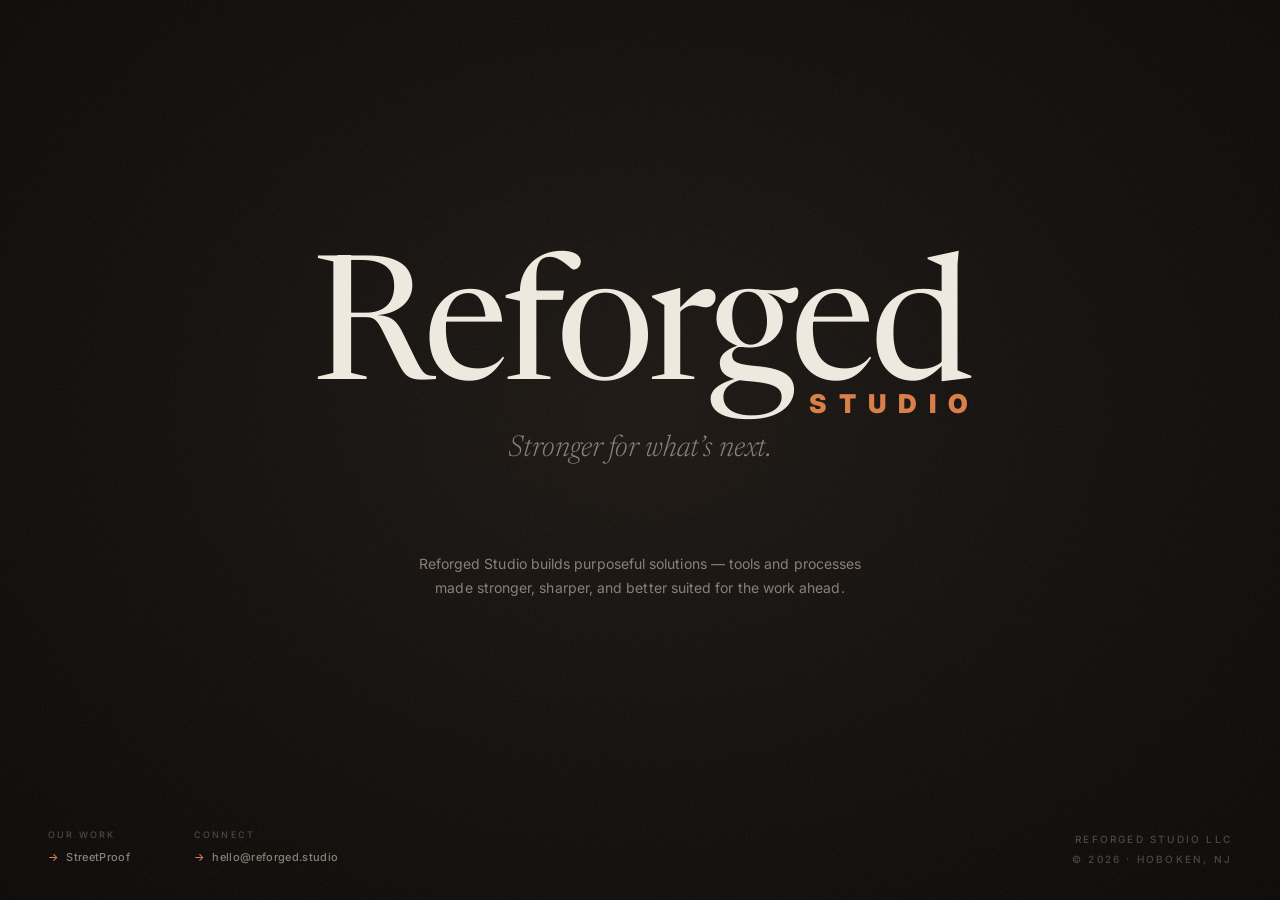
==== index.html @ 68ecf579 "Add files via upload" ====
<!DOCTYPE html>
<html lang="en">
<head>
  <meta charset="UTF-8">
  <meta name="viewport" content="width=device-width, initial-scale=1.0">

  <title>Reforged Studio</title>
  <meta name="description" content="Reforged Studio builds purposeful solutions — tools and processes made stronger, sharper, and better suited for the work ahead.">

  <!-- Open Graph -->
  <meta property="og:title" content="Reforged Studio">
  <meta property="og:description" content="An independent studio. Stronger for what's next.">
  <meta property="og:url" content="https://reforged.studio">
  <meta property="og:type" content="website">
  <meta property="og:image" content="https://reforged.studio/og.png">
  <meta property="og:image:width" content="1200">
  <meta property="og:image:height" content="630">

  <!-- Twitter -->
  <meta name="twitter:card" content="summary_large_image">
  <meta name="twitter:title" content="Reforged Studio">
  <meta name="twitter:description" content="An independent studio. Stronger for what's next.">
  <meta name="twitter:image" content="https://reforged.studio/og.png">

  <meta name="theme-color" content="#14110F">

  <!-- Favicons -->
  <link rel="icon" type="image/svg+xml" href="/favicon.svg">
  <link rel="icon" type="image/png" sizes="32x32" href="/favicon-32.png">
  <link rel="icon" type="image/png" sizes="16x16" href="/favicon-16.png">
  <link rel="apple-touch-icon" sizes="180x180" href="/apple-touch-icon.png">

  <!-- Fonts -->
  <link rel="preconnect" href="https://fonts.googleapis.com">
  <link rel="preconnect" href="https://fonts.gstatic.com" crossorigin>
  <link href="https://fonts.googleapis.com/css2?family=Newsreader:ital,opsz,wght@0,6..72,300;0,6..72,400;0,6..72,500;1,6..72,300;1,6..72,400&family=Inter:wght@400;500;600;700;800;900&display=swap" rel="stylesheet">

  <style>
    :root {
      /* Surfaces */
      --surface-base: #14110F;
      --surface-deep: #0E0C0A;
      --surface-lift: #1F1A16;
      /* Ink */
      --ink-primary: #EFE8DF;
      --ink-secondary: #8A8076;
      --ink-tertiary: #4F4740;
      /* Accent */
      --ember: #D97F4A;
      --ember-muted: #B86B3D;
      /* Type */
      --font-display: 'Newsreader', 'Iowan Old Style', Georgia, serif;
      --font-meta: 'Inter', system-ui, -apple-system, sans-serif;
    }

    * { margin: 0; padding: 0; box-sizing: border-box; }

    html, body { height: 100%; }

    body {
      background-color: var(--surface-base);
      color: var(--ink-primary);
      font-family: var(--font-display);
      min-height: 100vh;
      min-height: 100dvh;
      overflow: hidden;
      background-image: radial-gradient(ellipse at 50% 45%, var(--surface-lift) 0%, var(--surface-base) 55%, var(--surface-deep) 100%);
      -webkit-font-smoothing: antialiased;
      text-rendering: optimizeLegibility;
    }

    /* Grain overlay */
    body::before {
      content: '';
      position: fixed;
      inset: 0;
      pointer-events: none;
      opacity: 0.035;
      z-index: 1;
      background-image: url("data:image/svg+xml,%3Csvg viewBox='0 0 400 400' xmlns='http://www.w3.org/2000/svg'%3E%3Cfilter id='n'%3E%3CfeTurbulence type='fractalNoise' baseFrequency='0.85' numOctaves='3'/%3E%3C/filter%3E%3Crect width='100%25' height='100%25' filter='url(%23n)' opacity='1'/%3E%3C/svg%3E");
    }

    .frame {
      position: relative;
      width: 100%;
      height: 100vh;
      height: 100dvh;
      display: grid;
      grid-template-rows: 1fr auto;
      padding: 32px 48px 36px;
      z-index: 2;
    }

    /* ---- Identity ---- */
    main {
      display: flex;
      flex-direction: column;
      align-items: center;
      justify-content: center;
      text-align: center;
    }

    .identity {
      display: flex;
      flex-direction: column;
      align-items: center;
    }

    /* Wordmark: "Reforged" on its own line; "STUDIO" nested into the
       descender pocket of the "g", bottom-right. Positioned in wordmark-em
       space via --wm-size so it tracks the glyphs at any viewport width. */
    .wordmark {
      --wm-size: clamp(88px, 13.5vw, 220px);
      position: relative;
      display: inline-block;
      line-height: 0.9;
      font-weight: 400;
    }

    .wordmark__name {
      font-family: var(--font-display);
      font-weight: 400;
      font-variation-settings: "opsz" 72;
      font-size: var(--wm-size);
      letter-spacing: -0.03em;
      color: var(--ink-primary);
      display: block;
    }

    .wordmark__studio {
      position: absolute;
      right: calc(var(--wm-size) * 0.0);
      bottom: calc(var(--wm-size) * 0.0);
      width: calc(var(--wm-size) * 0.92);
      font-family: var(--font-meta);
      font-weight: 900;
      font-size: calc(var(--wm-size) * 0.15);
      text-transform: uppercase;
      color: var(--ember);
      line-height: 1;
      display: flex;
      justify-content: space-between;
    }

    .tagline {
      font-family: var(--font-display);
      font-style: italic;
      font-weight: 300;
      font-size: clamp(20px, 2.4vw, 30px);
      letter-spacing: -0.005em;
      color: var(--ink-secondary);
      margin-top: 18px;
    }

    .about {
      font-family: var(--font-meta);
      font-weight: 400;
      font-size: 14px;
      line-height: 1.7;
      letter-spacing: 0.005em;
      color: var(--ink-secondary);
      max-width: 470px;
      margin-top: 88px;
    }

    /* ---- Footer (two-zone) ---- */
    .footer {
      display: flex;
      justify-content: space-between;
      align-items: flex-end;
      font-family: var(--font-meta);
    }

    .footer__links {
      display: flex;
      gap: 64px;
      align-items: flex-start;
    }

    .footer__group {
      display: flex;
      flex-direction: column;
      gap: 10px;
    }

    .footer__label {
      font-weight: 500;
      font-size: 9px;
      letter-spacing: 0.24em;
      text-transform: uppercase;
      color: var(--ink-tertiary);
    }

    .footer__link {
      font-weight: 500;
      font-size: 11px;
      letter-spacing: 0.03em;
      color: var(--ink-secondary);
      text-decoration: none;
      transition: color 0.3s ease;
      display: inline-flex;
      align-items: baseline;
      gap: 7px;
    }

    .footer__link:hover,
    .footer__link:focus-visible { color: var(--ink-primary); }

    .footer__link .arrow { color: var(--ember); }

    .footer__legal {
      display: flex;
      flex-direction: column;
      gap: 10px;
      align-items: flex-end;
      text-align: right;
    }

    .footer__legal span {
      font-weight: 500;
      font-size: 10px;
      letter-spacing: 0.22em;
      text-transform: uppercase;
      color: var(--ink-tertiary);
      line-height: 1;
    }

    /* ---- Load animation ---- */
    .reveal {
      opacity: 0;
      transform: translateY(8px);
      animation: rise 0.9s cubic-bezier(0.2, 0.7, 0.2, 1) forwards;
    }
    .reveal--1 { animation-delay: 0.10s; }
    .reveal--2 { animation-delay: 0.25s; }
    .reveal--3 { animation-delay: 0.40s; }
    .reveal--4 { animation-delay: 0.55s; }
    .reveal--5 { animation-delay: 0.70s; }

    @keyframes rise {
      to { opacity: 1; transform: translateY(0); }
    }

    /* ---- Mobile ---- */
    @media (max-width: 600px) {
      .frame { padding: 64px 28px 32px; }

      /* The nested-descender STUDIO doesn't hold at small sizes, so on mobile
         the wordmark stacks and STUDIO becomes a centered tracked label below. */
      .wordmark {
        --wm-size: 72px;
        display: flex;
        flex-direction: column;
        align-items: center;
        gap: 4px;
      }
      .wordmark__studio {
        position: static;
        width: auto;
        display: block;
        font-size: 13px;
        font-weight: 800;
        letter-spacing: 0.42em;
        text-indent: 0.42em;   /* optical centering for the tracking */
      }

      .tagline { font-size: 19px; margin-top: 16px; }
      .about { font-size: 13px; max-width: 300px; margin-top: 56px; }

      /* Footer: links on one row, legal centered below a divider */
      .footer {
        flex-direction: column;
        align-items: stretch;
        gap: 24px;
      }
      .footer__links {
        justify-content: space-between;
        gap: 0;
      }
      .footer__group:last-child { align-items: flex-end; text-align: right; }
      .footer__legal {
        align-items: center;
        text-align: center;
        gap: 4px;
        border-top: 1px solid rgba(79, 71, 64, 0.4);
        padding-top: 20px;
      }
      .footer__legal span { line-height: 1.6; }
    }

    /* ---- Reduced motion ---- */
    @media (prefers-reduced-motion: reduce) {
      .reveal {
        animation: none;
        opacity: 1;
        transform: none;
      }
    }
  </style>
</head>
<body>
  <div class="frame">
    <main>
      <div class="identity">
        <h1 class="wordmark reveal reveal--1" aria-label="Reforged Studio">
          <span class="wordmark__name">Reforged</span>
          <span class="wordmark__studio" aria-hidden="true"><span>S</span><span>T</span><span>U</span><span>D</span><span>I</span><span>O</span></span>
        </h1>
        <p class="tagline reveal reveal--3">Stronger for what&rsquo;s next.</p>
      </div>
      <p class="about reveal reveal--4">
        Reforged Studio builds purposeful solutions &mdash; tools and processes made stronger, sharper, and better suited for the work ahead.
      </p>
    </main>

    <footer class="footer reveal reveal--5">
      <div class="footer__links">
        <div class="footer__group">
          <span class="footer__label">Our Work</span>
          <a class="footer__link" href="/streetproof"><span class="arrow" aria-hidden="true">&rarr;</span>StreetProof</a>
        </div>
        <div class="footer__group">
          <span class="footer__label">Connect</span>
          <a class="footer__link" href="mailto:hello@reforged.studio"><span class="arrow" aria-hidden="true">&rarr;</span>hello@reforged.studio</a>
        </div>
      </div>
      <div class="footer__legal">
        <span>Reforged Studio LLC</span>
        <span>&copy; 2026 &middot; Hoboken, NJ</span>
      </div>
    </footer>
  </div>
</body>
</html>
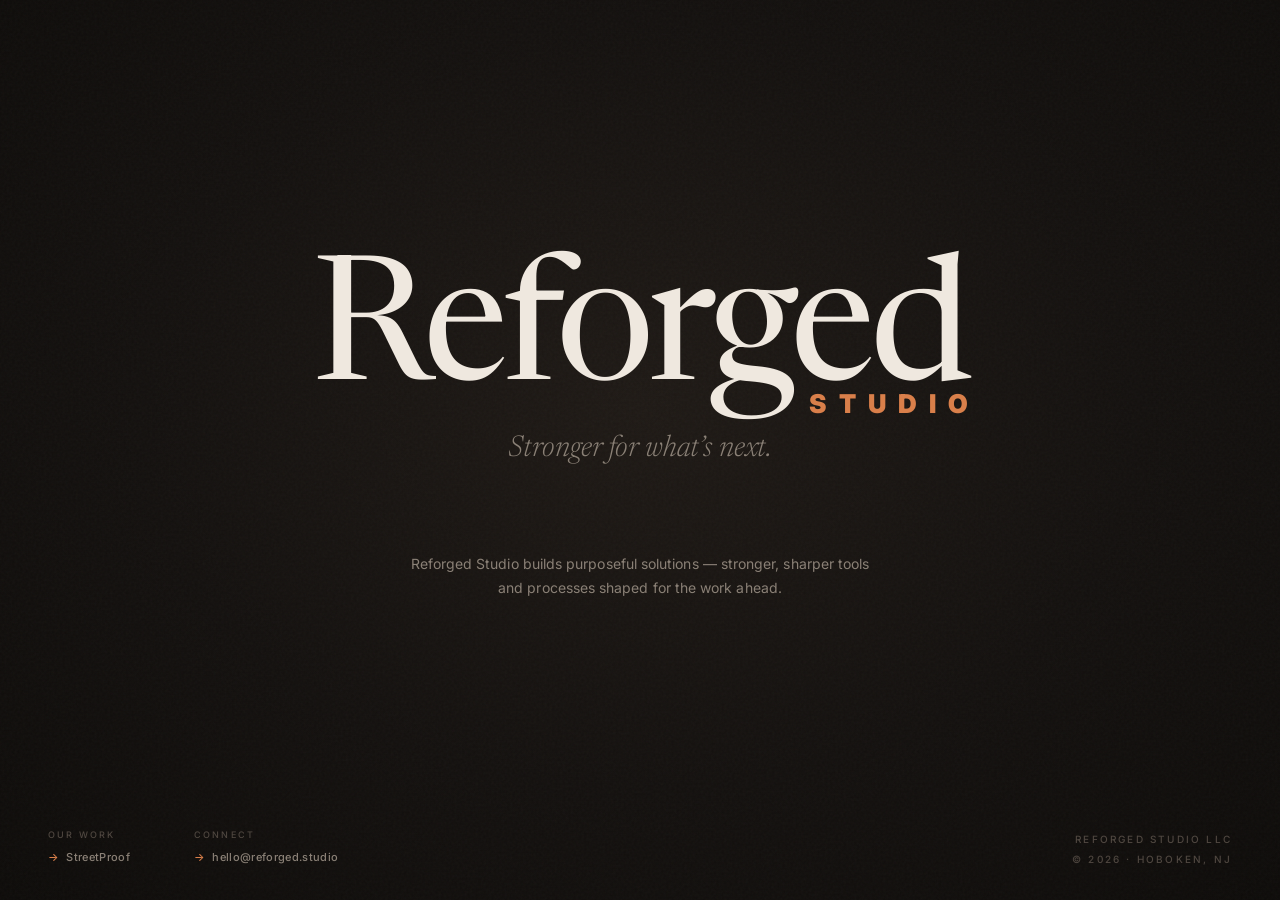
==== commit 9d2f5ca6: "Update index.html" ====
--- a/index.html
+++ b/index.html
@@ -5,7 +5,7 @@
   <meta name="viewport" content="width=device-width, initial-scale=1.0">
 
   <title>Reforged Studio</title>
-  <meta name="description" content="Reforged Studio builds purposeful solutions — tools and processes made stronger, sharper, and better suited for the work ahead.">
+  <meta name="description" content="Reforged Studio builds purposeful solutions — stronger, sharper tools and processes shaped for the work ahead.">
 
   <!-- Open Graph -->
   <meta property="og:title" content="Reforged Studio">
@@ -245,24 +245,10 @@
     @media (max-width: 600px) {
       .frame { padding: 64px 28px 32px; }
 
-      /* The nested-descender STUDIO doesn't hold at small sizes, so on mobile
-         the wordmark stacks and STUDIO becomes a centered tracked label below. */
-      .wordmark {
-        --wm-size: 72px;
-        display: flex;
-        flex-direction: column;
-        align-items: center;
-        gap: 4px;
-      }
-      .wordmark__studio {
-        position: static;
-        width: auto;
-        display: block;
-        font-size: 13px;
-        font-weight: 800;
-        letter-spacing: 0.42em;
-        text-indent: 0.42em;   /* optical centering for the tracking */
-      }
+      /* Keep the nested STUDIO treatment at all widths — the em-based
+         (--wm-size) positioning scales it proportionally, so STUDIO stays
+         in the "g" descender pocket on mobile too. Only the size changes. */
+      .wordmark { --wm-size: clamp(56px, 16vw, 120px); }
 
       .tagline { font-size: 19px; margin-top: 16px; }
       .about { font-size: 13px; max-width: 300px; margin-top: 56px; }
@@ -309,7 +295,7 @@
         <p class="tagline reveal reveal--3">Stronger for what&rsquo;s next.</p>
       </div>
       <p class="about reveal reveal--4">
-        Reforged Studio builds purposeful solutions &mdash; tools and processes made stronger, sharper, and better suited for the work ahead.
+        Reforged Studio builds purposeful solutions &mdash; stronger, sharper tools and processes shaped for the work ahead.
       </p>
     </main>
 
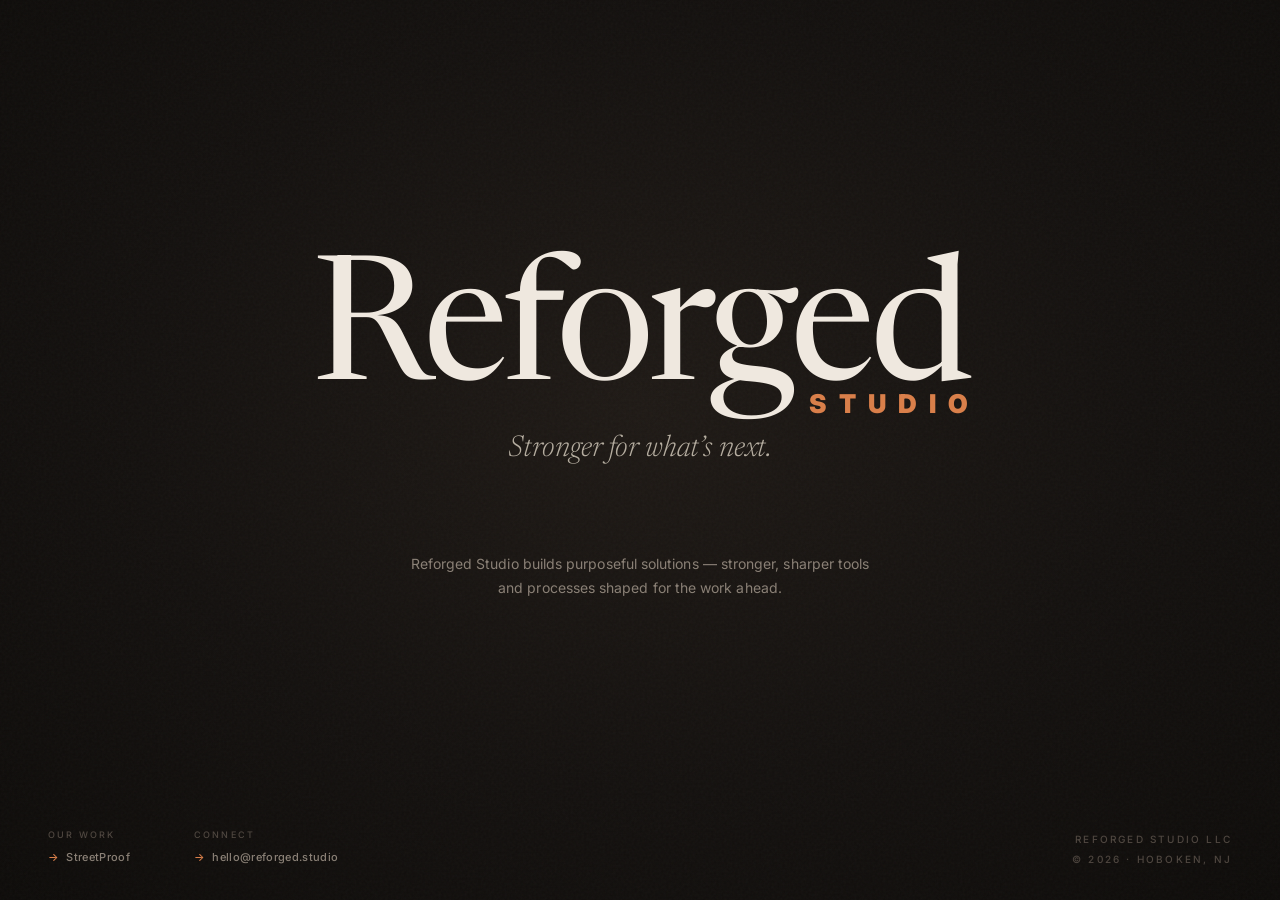
==== commit 107c5268: "Add files via upload" ====
--- a/index.html
+++ b/index.html
@@ -45,6 +45,7 @@
       --ink-primary: #EFE8DF;
       --ink-secondary: #8A8076;
       --ink-tertiary: #4F4740;
+      --ink-tagline: #B5ADA0;   /* warm taupe — tier between wordmark and body */
       /* Accent */
       --ember: #D97F4A;
       --ember-muted: #B86B3D;
@@ -148,7 +149,7 @@
       font-weight: 300;
       font-size: clamp(20px, 2.4vw, 30px);
       letter-spacing: -0.005em;
-      color: var(--ink-secondary);
+      color: var(--ink-tagline);
       margin-top: 18px;
     }
 
@@ -253,23 +254,32 @@
       .tagline { font-size: 19px; margin-top: 16px; }
       .about { font-size: 13px; max-width: 300px; margin-top: 56px; }
 
-      /* Footer: links on one row, legal centered below a divider */
+      /* Footer (mobile): single centered column — link groups stacked and
+         centered on the same axis as the wordmark, then a divider, then the
+         centered legal block. Calmer than the stretched desktop row, and the
+         full email address fits at any width. */
       .footer {
         flex-direction: column;
-        align-items: stretch;
-        gap: 24px;
+        align-items: center;
+        gap: 16px;
       }
       .footer__links {
-        justify-content: space-between;
-        gap: 0;
-      }
-      .footer__group:last-child { align-items: flex-end; text-align: right; }
+        flex-direction: column;
+        align-items: center;
+        gap: 16px;
+      }
+      .footer__group {
+        align-items: center;
+        text-align: center;
+      }
       .footer__legal {
         align-items: center;
         text-align: center;
         gap: 4px;
+        width: 100%;
         border-top: 1px solid rgba(79, 71, 64, 0.4);
         padding-top: 20px;
+        margin-top: 4px;
       }
       .footer__legal span { line-height: 1.6; }
     }
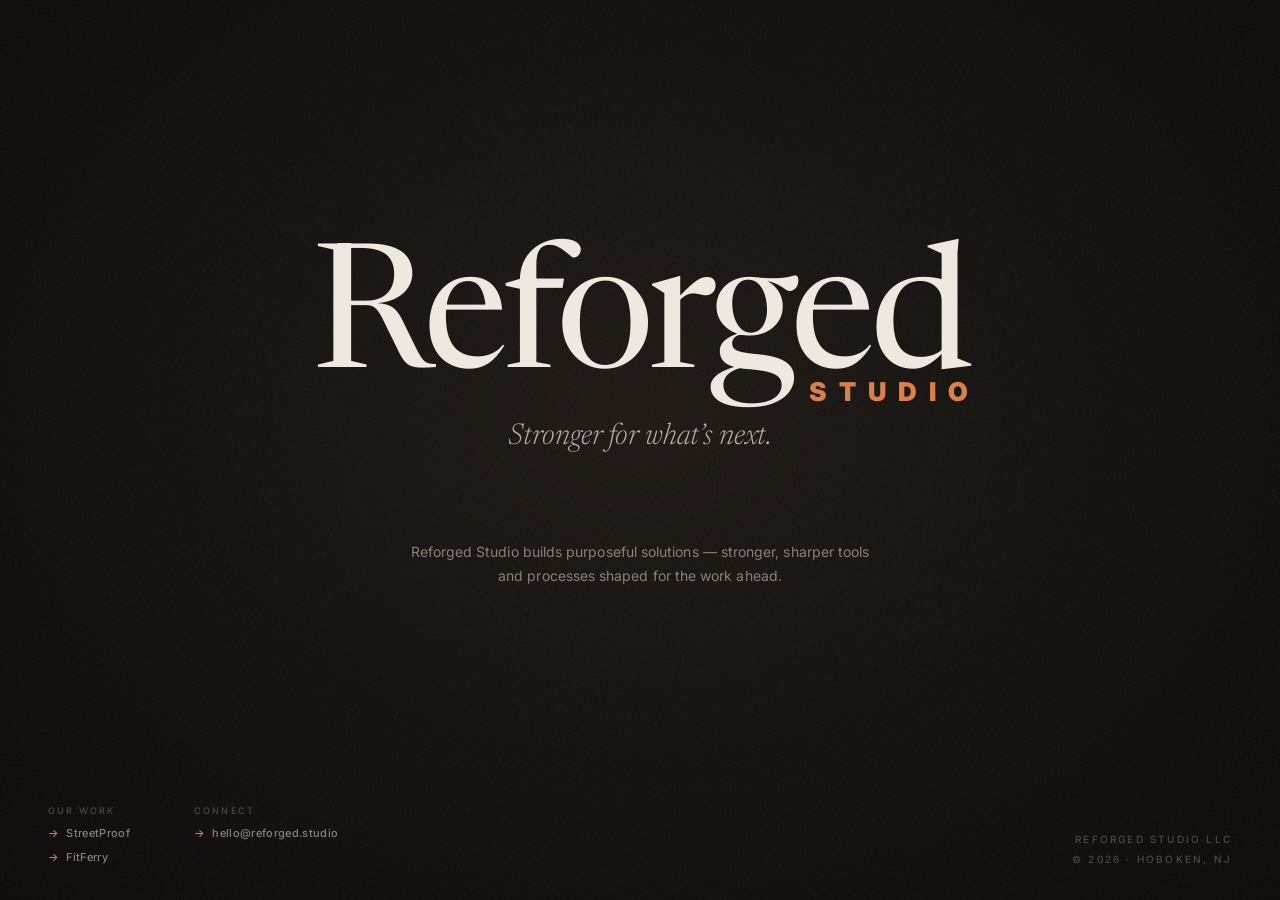
==== commit dff5264e: "Add files via upload" ====
--- a/index.html
+++ b/index.html
@@ -256,8 +256,7 @@
 
       /* Footer (mobile): single centered column — link groups stacked and
          centered on the same axis as the wordmark, then a divider, then the
-         centered legal block. Calmer than the stretched desktop row, and the
-         full email address fits at any width. */
+         centered legal block. Keeps the full email address at any width. */
       .footer {
         flex-direction: column;
         align-items: center;
@@ -282,6 +281,9 @@
         margin-top: 4px;
       }
       .footer__legal span { line-height: 1.6; }
+
+      /* No hover on touch devices; drop the arrows to save space. */
+      .footer__link .arrow { display: none; }
     }
 
     /* ---- Reduced motion ---- */
@@ -314,6 +316,7 @@
         <div class="footer__group">
           <span class="footer__label">Our Work</span>
           <a class="footer__link" href="/streetproof"><span class="arrow" aria-hidden="true">&rarr;</span>StreetProof</a>
+          <a class="footer__link" href="/fitferry/"><span class="arrow" aria-hidden="true">&rarr;</span>FitFerry</a>
         </div>
         <div class="footer__group">
           <span class="footer__label">Connect</span>
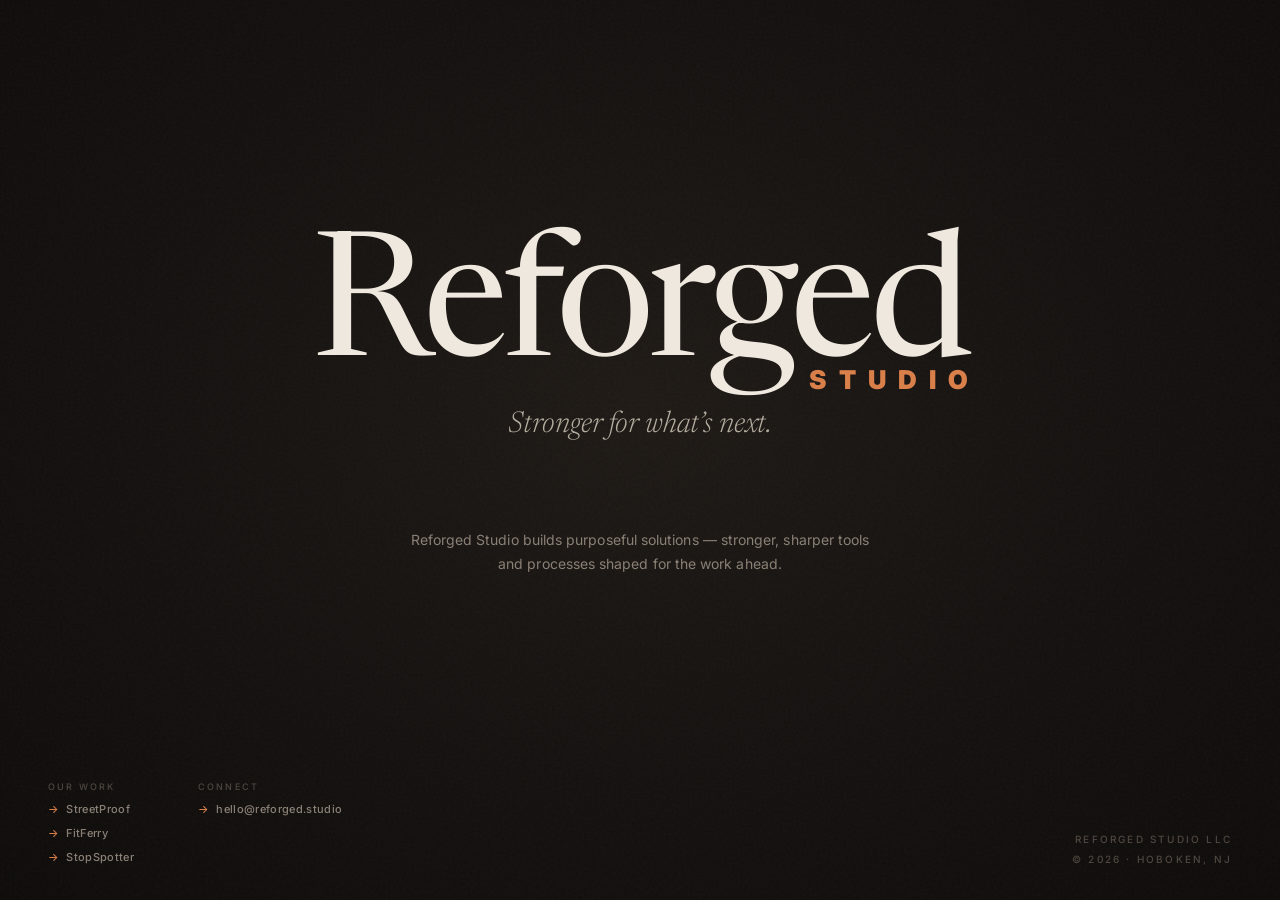
==== commit 186d84e9: "Add files via upload" ====
--- a/index.html
+++ b/index.html
@@ -317,6 +317,7 @@
           <span class="footer__label">Our Work</span>
           <a class="footer__link" href="/streetproof"><span class="arrow" aria-hidden="true">&rarr;</span>StreetProof</a>
           <a class="footer__link" href="/fitferry/"><span class="arrow" aria-hidden="true">&rarr;</span>FitFerry</a>
+          <a class="footer__link" href="https://reforged.studio/stopspotter"><span class="arrow" aria-hidden="true">&rarr;</span>StopSpotter</a>
         </div>
         <div class="footer__group">
           <span class="footer__label">Connect</span>
